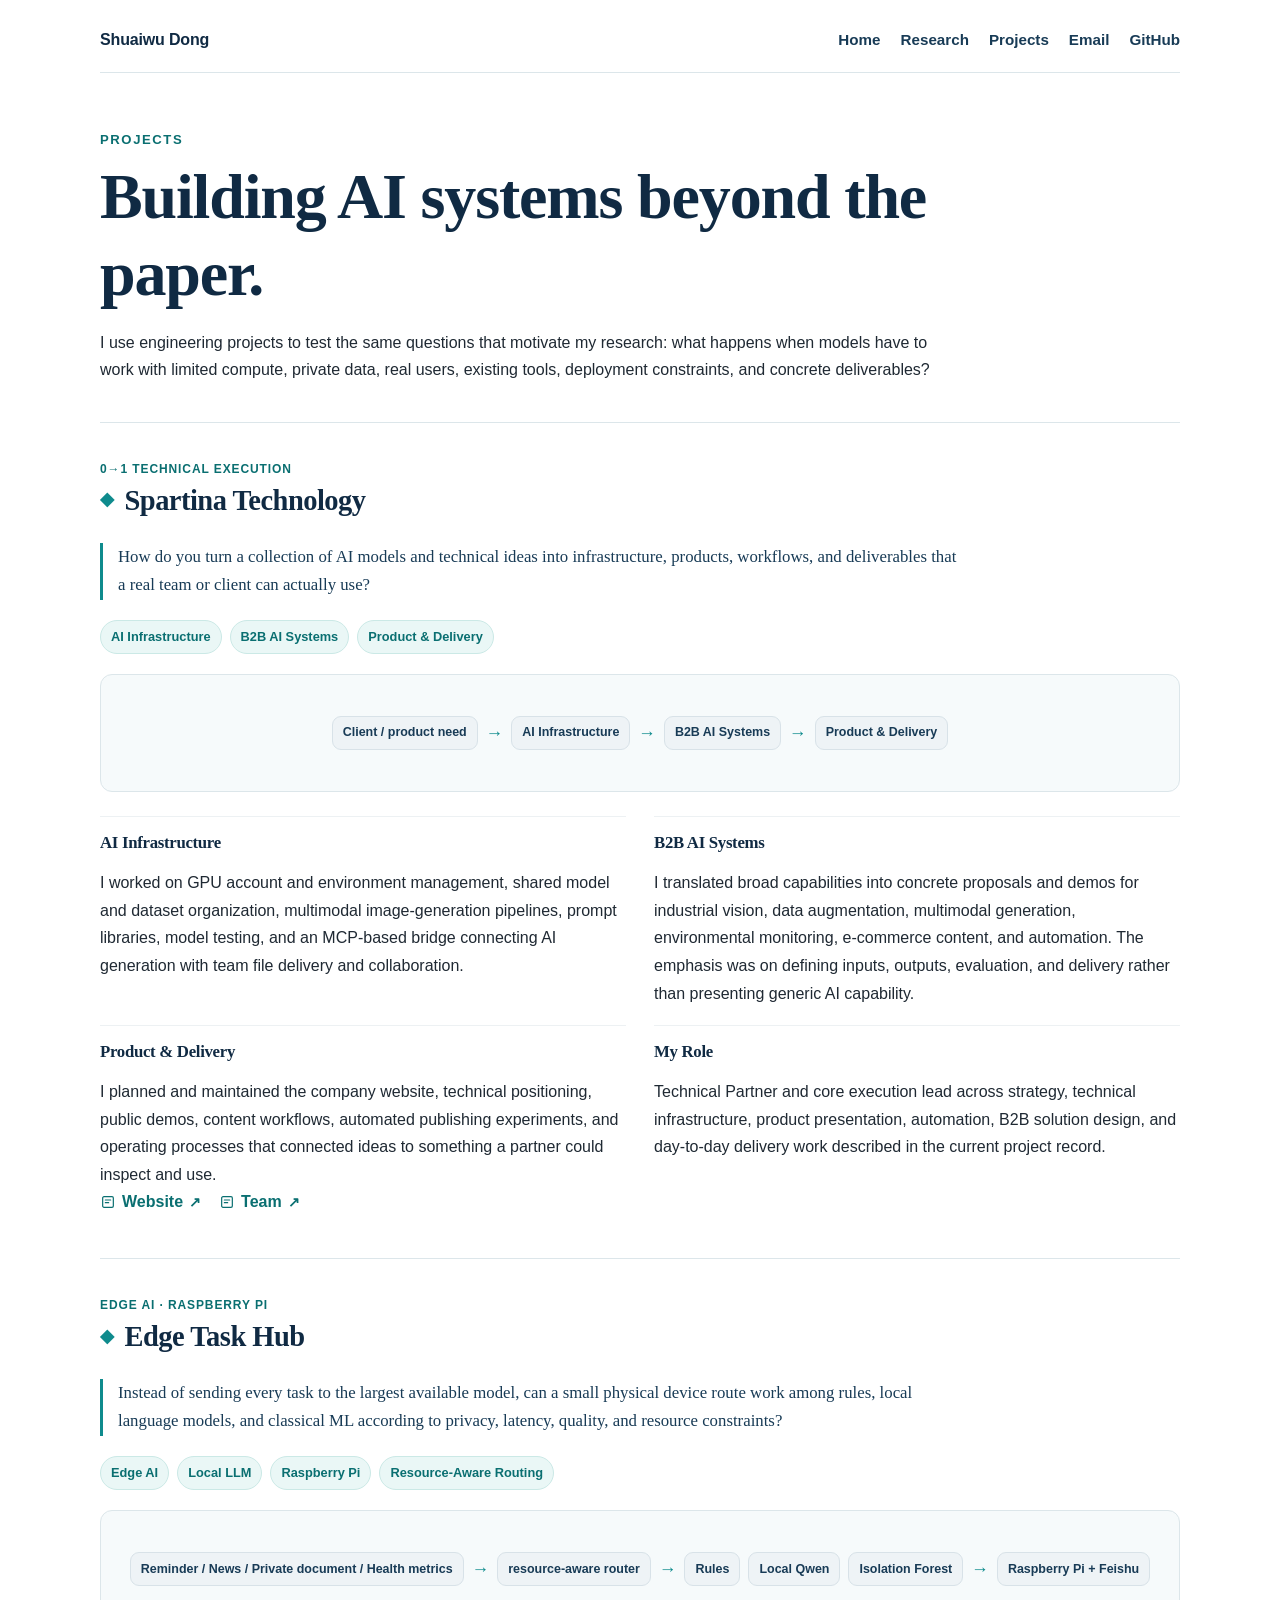
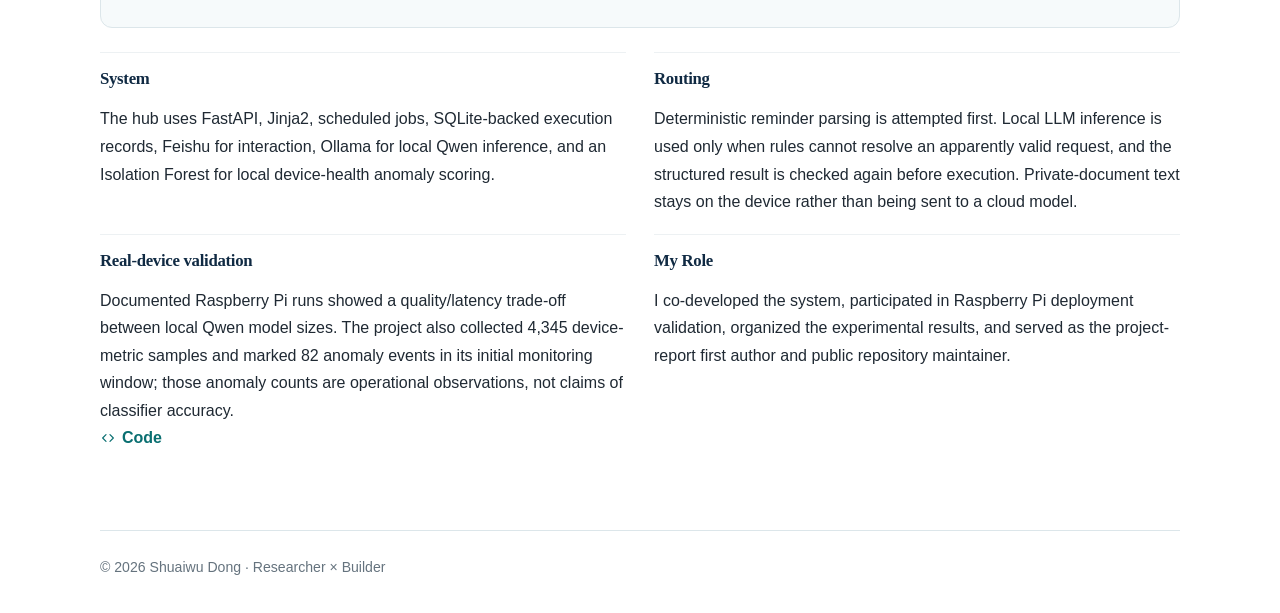
==== projects.html @ aa6b25ab "publish personal academic website" ====
<!doctype html>
<html lang="en">
<head>
  <meta charset="utf-8">
  <meta name="viewport" content="width=device-width, initial-scale=1">
  <meta name="description" content="Engineering and product case studies by Shuaiwu Dong, including Spartina Technology and Edge Task Hub.">
  <meta property="og:title" content="Projects | Shuaiwu Dong">
  <meta property="og:description" content="AI infrastructure, B2B systems, automation, and edge AI built beyond the paper.">
  <meta property="og:type" content="website">
  <link rel="canonical" href="https://jerryshuaiwudong.github.io/projects.html">
  <title>Projects | Shuaiwu Dong</title>
  <link rel="stylesheet" href="style.css">
</head>
<body>
  <header class="site-header">
    <p class="site-name"><a href="index.html">Shuaiwu Dong</a></p>
    <nav class="site-nav" aria-label="Primary navigation">
      <a href="index.html">Home</a>
      <a href="research.html">Research</a>
      <a href="projects.html" aria-current="page">Projects</a>
      <a href="mailto:jerryshuaiwudong@outlook.com">Email</a>
      <a href="https://github.com/JerryshuaiwuDong">GitHub</a>
    </nav>
  </header>

  <main>
    <div class="page-intro">
      <p class="eyebrow">Projects</p>
      <h1>Building AI systems beyond the paper.</h1>
      <p>I use engineering projects to test the same questions that motivate my research: what happens when models have to work with limited compute, private data, real users, existing tools, deployment constraints, and concrete deliverables?</p>
    </div>

    <article class="project-entry" id="spartina">
      <p class="kicker">0→1 Technical Execution</p>
      <h2 class="section-heading">Spartina Technology</h2>
      <p class="research-question">How do you turn a collection of AI models and technical ideas into infrastructure, products, workflows, and deliverables that a real team or client can actually use?</p>
      <div class="topic-chips" aria-label="Spartina technical areas">
        <span class="tech-chip">AI Infrastructure</span>
        <span class="tech-chip">B2B AI Systems</span>
        <span class="tech-chip">Product &amp; Delivery</span>
      </div>
      <div class="system-diagram" aria-label="Spartina Technology execution flow">
        <span class="diagram-node">Client / product need</span>
        <span class="diagram-arrow">→</span>
        <span class="diagram-node">AI Infrastructure</span>
        <span class="diagram-arrow">→</span>
        <span class="diagram-node">B2B AI Systems</span>
        <span class="diagram-arrow">→</span>
        <span class="diagram-node">Product & Delivery</span>
      </div>
      <div class="detail-grid">
        <div>
          <h3>AI Infrastructure</h3>
          <p>I worked on GPU account and environment management, shared model and dataset organization, multimodal image-generation pipelines, prompt libraries, model testing, and an MCP-based bridge connecting AI generation with team file delivery and collaboration.</p>
        </div>
        <div>
          <h3>B2B AI Systems</h3>
          <p>I translated broad capabilities into concrete proposals and demos for industrial vision, data augmentation, multimodal generation, environmental monitoring, e-commerce content, and automation. The emphasis was on defining inputs, outputs, evaluation, and delivery rather than presenting generic AI capability.</p>
        </div>
        <div>
          <h3>Product & Delivery</h3>
          <p>I planned and maintained the company website, technical positioning, public demos, content workflows, automated publishing experiments, and operating processes that connected ideas to something a partner could inspect and use.</p>
        </div>
        <div>
          <h3>My Role</h3>
          <p>Technical Partner and core execution lead across strategy, technical infrastructure, product presentation, automation, B2B solution design, and day-to-day delivery work described in the current project record.</p>
        </div>
      </div>
      <div class="text-links">
        <a class="icon-link" href="https://spartina.tech"><svg class="link-icon" viewBox="0 0 24 24" aria-hidden="true" focusable="false"><rect x="4" y="4" width="16" height="16" rx="2"></rect><path d="M8 9h8M8 13h5"></path></svg> Website <span class="external-cue" aria-hidden="true">↗</span></a>
        <a class="icon-link" href="https://yingda-yu.github.io/SpartinaTech/team"><svg class="link-icon" viewBox="0 0 24 24" aria-hidden="true" focusable="false"><rect x="4" y="4" width="16" height="16" rx="2"></rect><path d="M8 9h8M8 13h5"></path></svg> Team <span class="external-cue" aria-hidden="true">↗</span></a>
      </div>
    </article>

    <article class="project-entry" id="edge-task-hub">
      <p class="kicker">Edge AI · Raspberry Pi</p>
      <h2 class="section-heading">Edge Task Hub</h2>
      <p class="research-question">Instead of sending every task to the largest available model, can a small physical device route work among rules, local language models, and classical ML according to privacy, latency, quality, and resource constraints?</p>
      <div class="topic-chips" aria-label="Edge Task Hub technical areas">
        <span class="tech-chip">Edge AI</span>
        <span class="tech-chip">Local LLM</span>
        <span class="tech-chip">Raspberry Pi</span>
        <span class="tech-chip">Resource-Aware Routing</span>
      </div>
      <div class="system-diagram" aria-label="Edge Task Hub resource-aware routing architecture">
        <span class="diagram-node">Reminder / News / Private document / Health metrics</span>
        <span class="diagram-arrow">→</span>
        <span class="diagram-node">resource-aware router</span>
        <span class="diagram-arrow">→</span>
        <span class="diagram-node">Rules</span>
        <span class="diagram-node">Local Qwen</span>
        <span class="diagram-node">Isolation Forest</span>
        <span class="diagram-arrow">→</span>
        <span class="diagram-node">Raspberry Pi + Feishu</span>
      </div>
      <div class="detail-grid">
        <div>
          <h3>System</h3>
          <p>The hub uses FastAPI, Jinja2, scheduled jobs, SQLite-backed execution records, Feishu for interaction, Ollama for local Qwen inference, and an Isolation Forest for local device-health anomaly scoring.</p>
        </div>
        <div>
          <h3>Routing</h3>
          <p>Deterministic reminder parsing is attempted first. Local LLM inference is used only when rules cannot resolve an apparently valid request, and the structured result is checked again before execution. Private-document text stays on the device rather than being sent to a cloud model.</p>
        </div>
        <div>
          <h3>Real-device validation</h3>
          <p>Documented Raspberry Pi runs showed a quality/latency trade-off between local Qwen model sizes. The project also collected 4,345 device-metric samples and marked 82 anomaly events in its initial monitoring window; those anomaly counts are operational observations, not claims of classifier accuracy.</p>
        </div>
        <div>
          <h3>My Role</h3>
          <p>I co-developed the system, participated in Raspberry Pi deployment validation, organized the experimental results, and served as the project-report first author and public repository maintainer.</p>
        </div>
      </div>
      <div class="text-links"><a class="icon-link" href="https://github.com/JerryshuaiwuDong/edge-task-hub"><svg class="link-icon" viewBox="0 0 24 24" aria-hidden="true" focusable="false"><path d="m9 7-5 5 5 5M15 7l5 5-5 5"></path></svg> Code</a></div>
    </article>
  </main>

  <footer class="site-footer">
    <p>© 2026 Shuaiwu Dong · Researcher × Builder</p>
  </footer>
</body>
</html>
---- style.css ----
:root {
  --navy: #102a43;
  --navy-2: #183b56;
  --teal: #0f8b8d;
  --teal-dark: #0a6f71;
  --ink: #1f2933;
  --muted: #65737e;
  --line: #dce6ea;
  --soft: #f6fafb;
  --chip: #eaf7f6;
  --blue-soft: #edf4ff;
  --green-soft: #edf8f1;
  --shadow: 0 12px 34px rgba(16, 42, 67, 0.08);
}

* { box-sizing: border-box; }
html { scroll-behavior: smooth; }
body {
  margin: 0;
  background: #ffffff;
  color: var(--ink);
  font-family: -apple-system, BlinkMacSystemFont, "Segoe UI", Roboto, Helvetica, Arial, sans-serif;
  font-size: 16px;
  line-height: 1.72;
  -webkit-font-smoothing: antialiased;
}
a { color: var(--teal-dark); text-decoration: none; text-underline-offset: 0.18em; }
a:hover { color: var(--navy); text-decoration: underline; }
a:focus-visible { outline: 3px solid rgba(15,139,141,.28); outline-offset: 3px; border-radius: 4px; }

.site-header,
main,
.site-footer {
  width: min(1040px, calc(100% - 40px));
  margin-inline: auto;
}

.site-header {
  display: flex;
  align-items: center;
  justify-content: space-between;
  gap: 28px;
  padding: 26px 0 18px;
  border-bottom: 1px solid var(--line);
}
.site-name { margin: 0; font-weight: 750; letter-spacing: -0.01em; }
.site-name a { color: var(--navy); }
.site-nav { display: flex; flex-wrap: wrap; gap: 20px; font-size: 0.95rem; }
.site-nav a { color: var(--navy-2); font-weight: 600; }

main { padding-bottom: 36px; }
.hero {
  display: grid;
  grid-template-columns: 210px minmax(0, 1fr);
  gap: 44px;
  align-items: start;
  padding: 64px 0 54px;
}
.profile-photo {
  width: 210px;
  height: 250px;
  object-fit: cover;
  object-position: center 22%;
  border-radius: 12px;
  box-shadow: var(--shadow);
  border: 1px solid rgba(16,42,67,.08);
}
.eyebrow {
  margin: 0 0 8px;
  color: var(--teal-dark);
  font-size: 0.82rem;
  font-weight: 800;
  letter-spacing: 0.12em;
  text-transform: uppercase;
}
h1, h2, h3 {
  font-family: Georgia, Cambria, "Times New Roman", serif;
  color: var(--navy);
  letter-spacing: -0.018em;
  line-height: 1.2;
}
h1 { margin: 0 0 14px; font-size: clamp(2.6rem, 5vw, 4rem); }
h2 { margin: 0; font-size: 1.78rem; }
h3 { margin: 0 0 9px; font-size: 1.28rem; }
.hero-line {
  margin: 0 0 16px;
  color: var(--navy-2);
  font-family: Georgia, Cambria, "Times New Roman", serif;
  font-size: 1.28rem;
  line-height: 1.5;
}
.lede { margin: 0; max-width: 760px; color: #34495e; }

.topic-chips {
  display: flex;
  flex-wrap: wrap;
  gap: 9px;
  padding: 0;
  margin: 22px 0 18px;
  list-style: none;
}
.topic-chips li {
  padding: 5px 11px;
  border-radius: 999px;
  background: var(--chip);
  border: 1px solid #cbe9e6;
  color: var(--teal-dark);
  font-size: .84rem;
  font-weight: 700;
}
.inline-links, .text-links {
  display: flex;
  flex-wrap: wrap;
  gap: 14px 18px;
}
.icon-link { display: inline-flex; align-items: center; gap: 6px; font-weight: 650; }
.link-icon {
  width: 1rem;
  height: 1rem;
  flex: 0 0 1rem;
  fill: none;
  stroke: currentColor;
  stroke-width: 1.8;
  stroke-linecap: round;
  stroke-linejoin: round;
}
.external-cue { font-size: .88em; }

.section-rule {
  padding: 40px 0 42px;
  border-top: 1px solid var(--line);
}
.section-heading {
  display: flex;
  align-items: center;
  gap: 11px;
  margin-bottom: 24px;
}
.section-heading::before {
  content: "◆";
  color: var(--teal);
  font-family: inherit;
  font-size: 0.64em;
  transform: translateY(-1px);
}
.about-copy { max-width: 860px; }
.about-copy p:first-child { margin-top: 0; }
.about-copy p:last-child { margin-bottom: 0; }

.news-list, .honor-list { margin: 0; padding: 0; list-style: none; }
.news-list li {
  display: grid;
  grid-template-columns: 64px 1fr;
  gap: 16px;
  padding: 6px 0;
}
.news-date { color: var(--teal-dark); font-weight: 800; font-variant-numeric: tabular-nums; }

.work-list { display: grid; gap: 34px; }
.work-item {
  display: grid;
  grid-template-columns: 280px minmax(0, 1fr);
  gap: 34px;
  align-items: start;
}
.work-visual {
  min-height: 172px;
  padding: 22px;
  border: 1px solid var(--line);
  border-radius: 14px;
  background: linear-gradient(145deg, #fbfdfe, var(--soft));
  display: flex;
  align-content: center;
  align-items: center;
  justify-content: center;
  flex-wrap: wrap;
  gap: 10px;
}
.diagram-node {
  display: inline-flex;
  align-items: center;
  justify-content: center;
  min-height: 34px;
  padding: 7px 10px;
  border-radius: 9px;
  background: #eef3f6;
  border: 1px solid #d8e2e8;
  color: var(--navy-2);
  font-size: .78rem;
  font-weight: 750;
  text-align: center;
  line-height: 1.25;
}
.node-blue { background: var(--blue-soft); border-color: #cfe0fb; color: #2b5a8d; }
.node-teal { background: var(--chip); border-color: #cbe9e6; color: var(--teal-dark); }
.node-green { background: var(--green-soft); border-color: #cde8d7; color: #2f6d49; }
.diagram-arrow { color: var(--teal); font-size: 1.1rem; font-weight: 800; }
.kicker {
  margin: 0 0 5px;
  color: var(--teal-dark);
  text-transform: uppercase;
  letter-spacing: .075em;
  font-size: .75rem;
  font-weight: 800;
}
.work-meta, .muted { color: var(--muted); }
.work-item p { margin-top: 0; }
.work-item .text-links { margin-top: 15px; }

.publication {
  padding: 4px 0 4px 18px;
  margin: 0 0 24px;
  border-left: 3px solid var(--teal);
}
.publication p { margin: 5px 0; }
.experience-list { display: grid; gap: 5px; }
.experience-item {
  display: grid;
  grid-template-columns: minmax(220px, .85fr) 1.6fr;
  gap: 24px;
  padding: 13px 0;
  border-bottom: 1px solid #edf1f3;
}
.experience-item p { margin: 0; }
.honor-list { display: grid; gap: 8px; }
.honor-list li::before { content: "·"; color: var(--teal); font-weight: 900; margin-right: 10px; }

.site-footer {
  padding: 24px 0 34px;
  border-top: 1px solid var(--line);
  color: var(--muted);
  font-size: .88rem;
}
.site-footer p { margin: 0; }

@media (max-width: 760px) {
  .site-header { align-items: flex-start; flex-direction: column; gap: 10px; padding-top: 20px; }
  .site-nav { gap: 10px 16px; }
  .hero { grid-template-columns: 1fr; gap: 28px; padding: 42px 0 40px; }
  .profile-photo { width: 170px; height: 200px; }
  h1 { font-size: 2.7rem; }
  .hero-line { font-size: 1.15rem; }
  .section-rule { padding: 32px 0 34px; }
  .work-item { grid-template-columns: 1fr; gap: 20px; }
  .work-visual { min-height: 140px; }
  .experience-item { grid-template-columns: 1fr; gap: 2px; }
}

@media (max-width: 440px) {
  .site-header, main, .site-footer { width: min(100% - 28px, 1040px); }
  .profile-photo { width: 158px; height: 186px; }
  h1 { font-size: 2.35rem; }
  h2 { font-size: 1.55rem; }
  .news-list li { grid-template-columns: 54px 1fr; gap: 10px; }
  .work-visual { padding: 16px; }
}

/* Detail-page compatibility restored alongside the shared stylesheet. */
.page-intro {
  max-width: 850px;
  padding: 56px 0 38px;
}
.page-intro h1 { margin-bottom: 14px; }
.page-intro p:last-child { margin-bottom: 0; }

.research-entry,
.project-entry {
  padding: 36px 0 42px;
  border-top: 1px solid var(--line);
}

.research-question {
  max-width: 860px;
  margin: 10px 0 20px;
  padding-left: 15px;
  border-left: 3px solid var(--teal);
  color: var(--navy-2);
  font-family: Georgia, Cambria, "Times New Roman", serif;
  font-size: 1.05rem;
}

.topic-chips {
  display: flex;
  flex-wrap: wrap;
  gap: 8px;
  margin: 18px 0 20px;
}
.tech-chip {
  display: inline-flex;
  padding: 5px 10px;
  border: 1px solid #cbe9e6;
  border-radius: 999px;
  background: var(--chip);
  color: var(--teal-dark);
  font-size: 0.80rem;
  font-weight: 700;
}

.research-diagram,
.system-diagram {
  min-height: 118px;
  padding: 18px;
  border: 1px solid var(--line);
  border-radius: 12px;
  background: var(--soft);
  display: flex;
  flex-wrap: wrap;
  align-content: center;
  align-items: center;
  justify-content: center;
  gap: 8px;
}

.detail-grid {
  display: grid;
  grid-template-columns: repeat(2, minmax(0, 1fr));
  gap: 18px 28px;
  margin-top: 24px;
}
.detail-grid > div {
  padding-top: 16px;
  border-top: 1px solid #edf1f3;
}
.detail-grid h3 { font-size: 1.05rem; }
.detail-grid p { margin-bottom: 0; }

@media (max-width: 760px) {
  .page-intro { padding-top: 38px; }
  .detail-grid { grid-template-columns: 1fr; }
  .research-diagram,
  .system-diagram { min-height: 100px; }
}


/* Two-column academic homepage redesign. */
.site-header,
.academic-layout,
.site-footer,
main:not(.academic-layout) {
  width: min(1080px, calc(100% - 40px));
  margin-inline: auto;
}

.compact-header {
  padding: 22px 0 16px;
}

.academic-layout {
  display: grid;
  grid-template-columns: minmax(220px, 260px) minmax(0, 1fr);
  gap: 64px;
  align-items: start;
  padding: 56px 0 48px;
}

.profile-sidebar {
  min-width: 0;
}

.profile-photo-sidebar {
  display: block;
  width: min(100%, 230px);
  height: auto;
  aspect-ratio: 4 / 5;
  object-fit: cover;
  object-position: center 22%;
  border-radius: 10px;
  border: 1px solid rgba(16, 42, 67, 0.10);
  box-shadow: 0 10px 28px rgba(16, 42, 67, 0.07);
  margin-bottom: 22px;
}

.profile-sidebar h1 {
  margin: 0 0 10px;
  font-size: 2.05rem;
}

.profile-degree,
.profile-minor {
  margin: 0;
  color: var(--muted);
  line-height: 1.55;
}

.profile-minor {
  margin-top: 4px;
}

.profile-links {
  display: grid;
  gap: 8px;
  margin-top: 20px;
}

.academic-content {
  min-width: 0;
}

.academic-section {
  padding: 31px 0 34px;
  border-top: 1px solid var(--line);
}

.academic-section.first-section {
  padding-top: 0;
  border-top: 0;
}

.academic-section h2 {
  margin: 0 0 18px;
  font-size: 1.62rem;
}

.academic-section h2::after {
  content: "";
  display: block;
  width: 34px;
  height: 2px;
  margin-top: 9px;
  background: var(--teal);
}

.academic-section p {
  margin-top: 0;
}

.research-interest-line {
  display: flex;
  flex-wrap: wrap;
  gap: 5px 10px;
  margin-bottom: 8px;
  color: var(--teal-dark);
  font-weight: 700;
}

.compact-copy {
  color: var(--muted);
  max-width: 720px;
}

.academic-news li {
  grid-template-columns: 78px minmax(0, 1fr);
}

.publication-row {
  display: grid;
  grid-template-columns: 220px minmax(0, 1fr);
  gap: 28px;
  align-items: start;
  padding: 22px 0 28px;
  border-bottom: 1px solid #edf1f3;
}

.publication-row:first-of-type {
  padding-top: 3px;
}

.publication-visual {
  min-height: 130px;
  padding: 15px;
  border: 1px solid var(--line);
  border-radius: 10px;
  background: var(--soft);
  display: flex;
  flex-wrap: wrap;
  align-content: center;
  align-items: center;
  justify-content: center;
  gap: 7px;
}

.compact-diagram .diagram-node {
  min-height: 29px;
  padding: 5px 8px;
  font-size: 0.70rem;
}

.publication-body h3,
.project-summary h3,
.research-history-row h3 {
  margin: 0 0 8px;
  font-size: 1.17rem;
  line-height: 1.34;
}

.author-line,
.venue-line {
  margin: 3px 0;
}

.venue-line {
  color: var(--muted);
  font-style: italic;
}

.publication-links {
  margin-top: 12px;
}

.research-history-row {
  padding-top: 22px;
}

.project-summary-list {
  display: grid;
}

.project-summary {
  display: grid;
  grid-template-columns: minmax(170px, 0.72fr) minmax(0, 1.7fr);
  gap: 26px;
  padding: 19px 0;
  border-bottom: 1px solid #edf1f3;
}

.project-summary p {
  margin-bottom: 9px;
}

.academic-list {
  display: grid;
}

.academic-list-row {
  display: grid;
  grid-template-columns: minmax(220px, 0.9fr) minmax(0, 1.4fr);
  gap: 24px;
  padding: 11px 0;
  border-bottom: 1px solid #edf1f3;
}

.academic-list-row p {
  margin: 0;
}

.academic-honors {
  display: grid;
  gap: 7px;
}

.academic-honors li {
  display: grid;
  grid-template-columns: 92px minmax(0, 1fr);
  gap: 16px;
}

.academic-honors li::before {
  content: none;
}

.honor-year {
  color: var(--teal-dark);
  font-weight: 800;
  font-variant-numeric: tabular-nums;
}

.academic-footer {
  margin-top: 0;
}

@media (max-width: 760px) {
  .academic-layout {
    grid-template-columns: 1fr;
    gap: 34px;
    padding-top: 38px;
  }

  .profile-sidebar {
    max-width: 520px;
  }

  .profile-photo-sidebar {
    width: 170px;
    height: auto;
    margin-bottom: 18px;
  }

  .profile-sidebar h1 {
    font-size: 2rem;
  }

  .publication-row,
  .project-summary,
  .academic-list-row {
    grid-template-columns: 1fr;
    gap: 13px;
  }

  .publication-visual {
    width: 100%;
    min-height: 112px;
  }

  .academic-honors li {
    grid-template-columns: 78px minmax(0, 1fr);
    gap: 12px;
  }
}
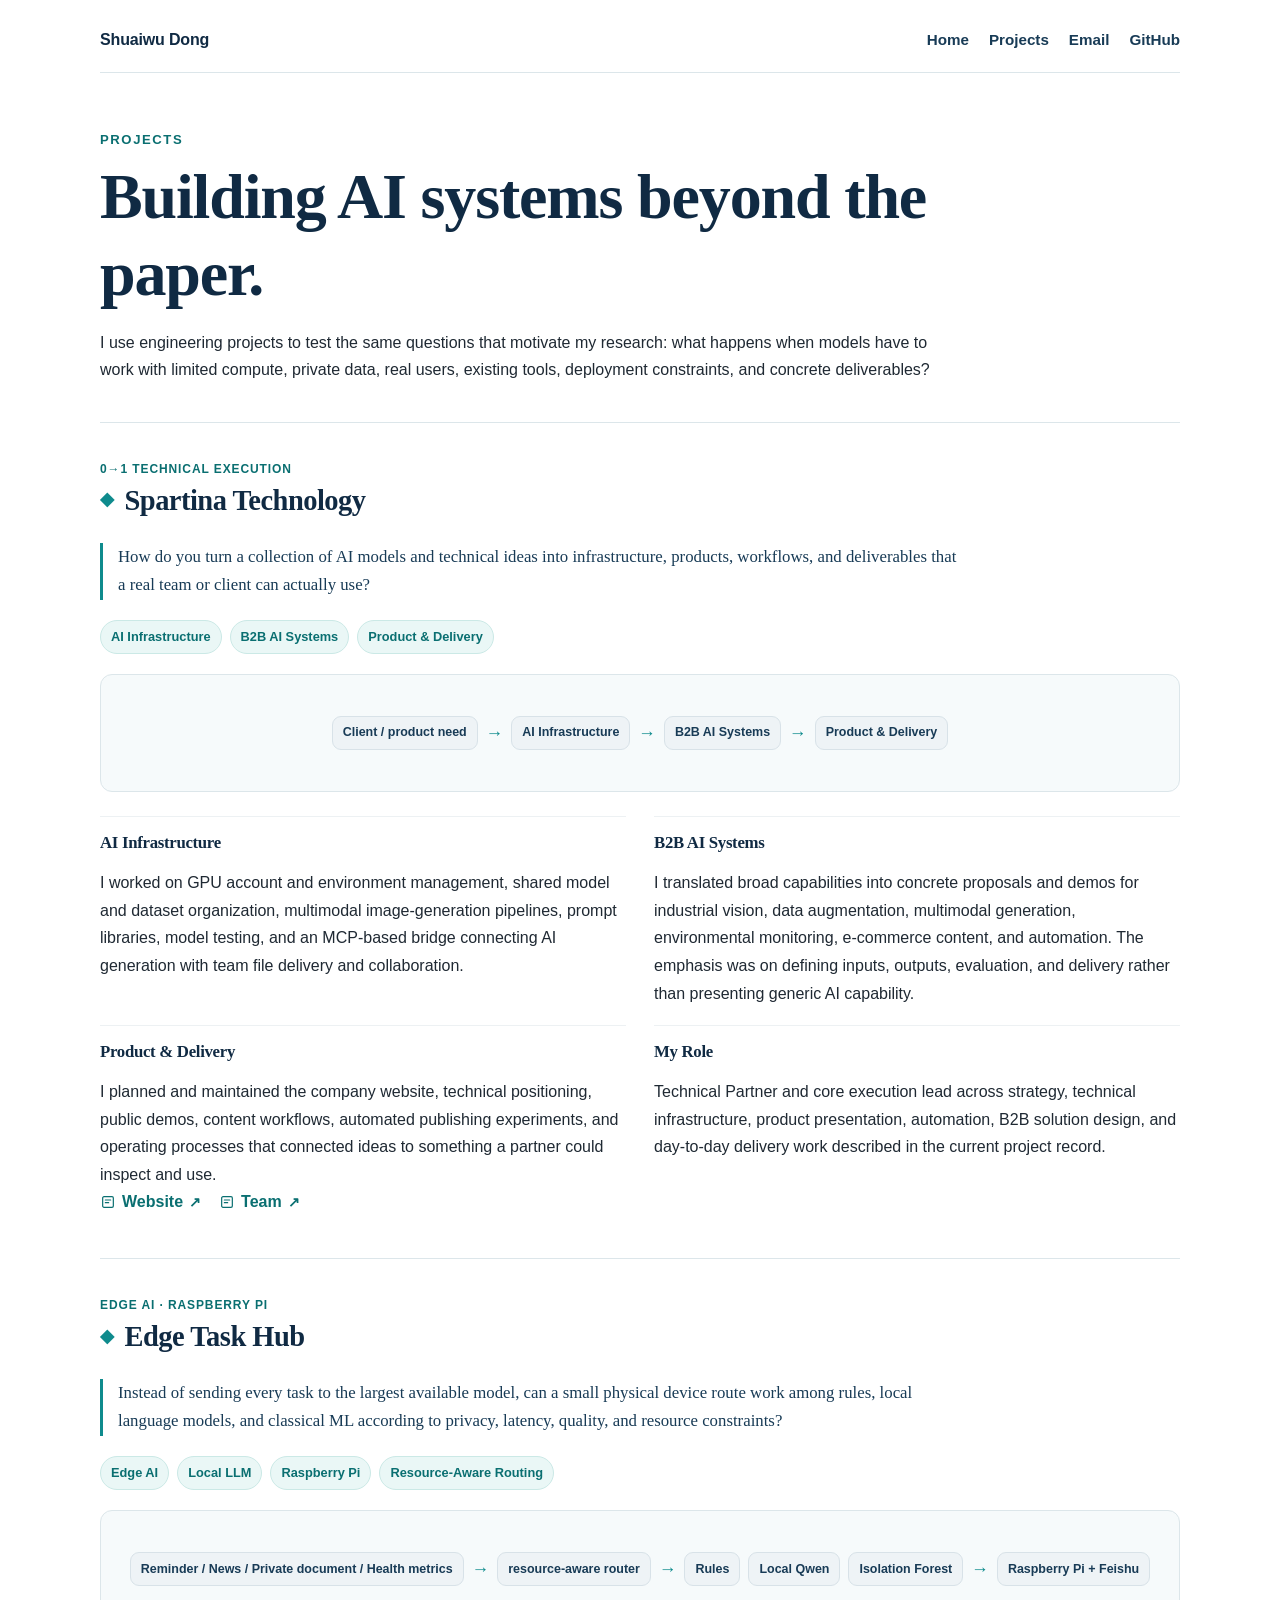
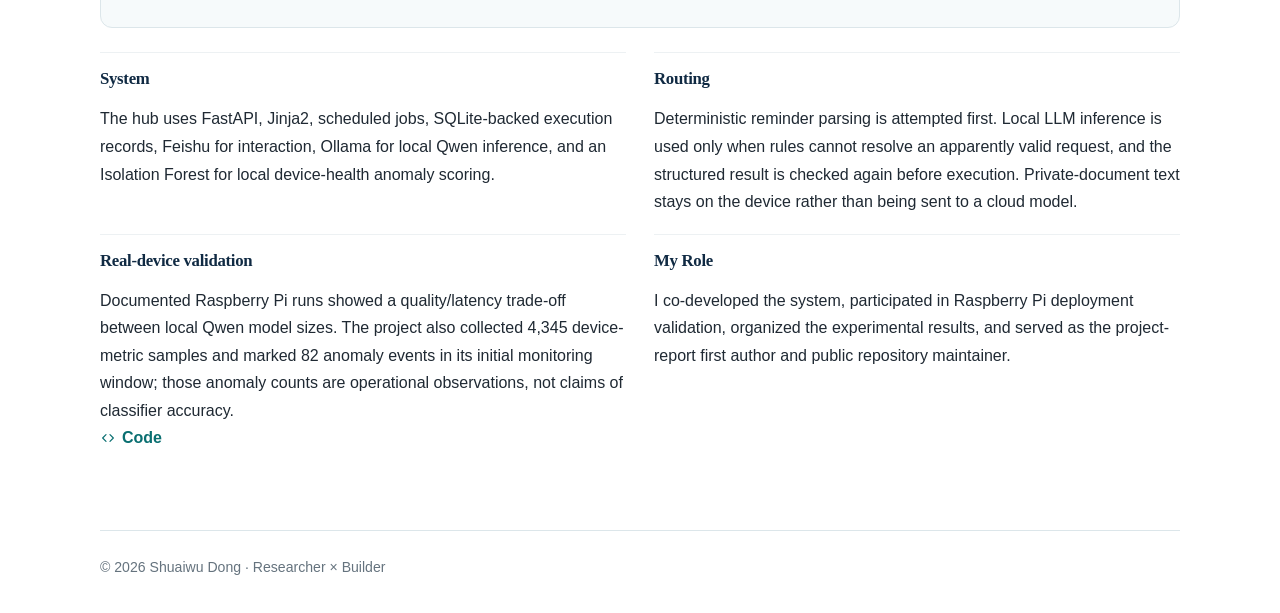
==== commit 62ef6a61: "remove standalone research details page" ====
--- a/projects.html
+++ b/projects.html
@@ -16,7 +16,6 @@
     <p class="site-name"><a href="index.html">Shuaiwu Dong</a></p>
     <nav class="site-nav" aria-label="Primary navigation">
       <a href="index.html">Home</a>
-      <a href="research.html">Research</a>
       <a href="projects.html" aria-current="page">Projects</a>
       <a href="mailto:jerryshuaiwudong@outlook.com">Email</a>
       <a href="https://github.com/JerryshuaiwuDong">GitHub</a>
--- a/style.css
+++ b/style.css
@@ -11,6 +11,298 @@
   --blue-soft: #edf4ff;
   --green-soft: #edf8f1;
   --shadow: 0 12px 34px rgba(16, 42, 67, 0.08);
+}
+
+/* Zewei Zhou-style single-page academic homepage */
+body.reference-page {
+  margin: 0;
+  padding: 0;
+  color: #494e52;
+  background: #fff;
+  font-family: "Trebuchet MS", Helvetica, sans-serif;
+  line-height: 1.5;
+}
+
+body.reference-page a {
+  color: #224b8d;
+  text-decoration: none;
+}
+
+body.reference-page a:hover,
+body.reference-page a:focus {
+  color: #111;
+  text-decoration: underline;
+}
+
+body.reference-page h1,
+body.reference-page h2,
+body.reference-page h3,
+body.reference-page h4,
+body.reference-page h5,
+body.reference-page h6 {
+  font-family: "Trebuchet MS", Helvetica, sans-serif;
+  font-weight: bold;
+}
+
+body.reference-page p,
+body.reference-page ul,
+body.reference-page ol {
+  margin-top: 0.5em;
+  margin-bottom: 0.8em;
+}
+
+.reference-masthead {
+  position: sticky;
+  top: 0;
+  z-index: 20;
+  background: #fff;
+  border-bottom: 1px solid #f2f3f3;
+}
+
+.reference-masthead-inner {
+  max-width: 925px;
+  margin: 0 auto;
+  padding: 0.5em 1em;
+}
+
+.reference-nav {
+  display: flex;
+  flex-wrap: wrap;
+  justify-content: flex-start;
+  gap: 0.2rem 1.1rem;
+  margin: 0;
+  padding: 0;
+  list-style: none;
+}
+
+.reference-nav li {
+  margin: 0;
+}
+
+.reference-nav a {
+  display: block;
+  padding: 0.5rem 0;
+  color: #7a8288;
+  font-size: 0.82rem;
+}
+
+.reference-main {
+  display: grid;
+  grid-template-columns: 15.254% minmax(0, 1fr);
+  gap: 1.695%;
+  max-width: 925px;
+  margin: 1em auto 3em;
+  padding: 0 1em;
+  clear: both;
+}
+
+.reference-sidebar {
+  min-width: 0;
+  color: #4d5255;
+}
+
+.reference-sidebar h1 {
+  margin: 0.8em 0 0.35em;
+  color: #494e52;
+  font-size: 1.4em;
+  line-height: 1.2;
+}
+
+.reference-author-avatar img {
+  display: block;
+  width: 100%;
+  max-width: 175px;
+  min-width: 75px;
+  padding: 5px;
+  border: 1px solid #f2f3f3;
+  border-radius: 50%;
+}
+
+.reference-author-role,
+.reference-author-focus {
+  font-size: 0.86rem;
+  line-height: 1.35;
+}
+
+.reference-author-focus {
+  color: #777a7d;
+}
+
+.reference-contact-list,
+.reference-advisors ul {
+  margin: 1.1em 0 0;
+  padding: 0;
+  list-style: none;
+}
+
+.reference-contact-list li,
+.reference-advisors li {
+  margin: 0 0 0.55em;
+  font-size: 0.83rem;
+}
+
+.reference-icon {
+  display: inline-block;
+  width: 1.25em;
+  color: #7a8288;
+}
+
+.reference-advisors {
+  margin-top: 1.5em;
+  padding-top: 0.9em;
+  border-top: 1px solid #f2f3f3;
+}
+
+.reference-side-label {
+  margin: 0 0 0.5em;
+  font-size: 0.85rem;
+  font-weight: bold;
+}
+
+.reference-advisors li span {
+  display: block;
+  color: #777a7d;
+  font-size: 0.76rem;
+  line-height: 1.3;
+}
+
+.reference-content {
+  min-width: 0;
+}
+
+.reference-section {
+  margin: 0 0 2.4em;
+  scroll-margin-top: 4.5rem;
+}
+
+.reference-about {
+  margin-bottom: 1.7em;
+}
+
+.reference-content h2 {
+  margin: 1.3em 0 0.55em;
+  color: #494e52;
+  font-size: 1.2em;
+  line-height: 1.2;
+}
+
+.reference-content h3 {
+  margin: 0.2em 0 0.45em;
+  color: #494e52;
+  font-size: 1em;
+  line-height: 1.3;
+}
+
+.reference-section-links {
+  font-size: 0.82em;
+  font-weight: normal;
+}
+
+.reference-news-list,
+.reference-standard-list {
+  margin: 0.5em 0;
+  padding-inline-start: 2em;
+}
+
+.reference-news-list li,
+.reference-standard-list li {
+  margin-bottom: 0.5em;
+}
+
+.reference-news-list em,
+.reference-standard-list em {
+  margin-right: 0.2em;
+  font-style: italic;
+}
+
+.reference-publication,
+.reference-project {
+  display: grid;
+  grid-template-columns: minmax(135px, 23%) minmax(0, 1fr);
+  gap: 1.2rem;
+  padding: 1rem 0 1.25rem;
+  border-bottom: 1px solid #f2f3f3;
+}
+
+.reference-publication-no-visual {
+  grid-template-columns: minmax(0, 1fr);
+}
+
+.reference-publication h3 {
+  margin-top: 0;
+  font-size: 1.05em;
+}
+
+.reference-publication p,
+.reference-project p {
+  margin: 0.2em 0 0.65em;
+}
+
+.reference-kicker {
+  margin-top: 0 !important;
+  color: #777a7d;
+  font-size: 0.84rem;
+}
+
+.reference-links {
+  margin-top: 0.85em !important;
+}
+
+.reference-project {
+  grid-template-columns: minmax(140px, 23%) minmax(0, 1fr);
+}
+
+.reference-project h3 {
+  margin-top: 0;
+}
+
+.reference-footer {
+  max-width: 925px;
+  margin: 0 auto;
+  padding: 1.5em 1em 2em;
+  border-top: 1px solid #f2f3f3;
+  color: #777a7d;
+  font-size: 0.8rem;
+}
+
+@media (min-width: 75em) {
+  .reference-main,
+  .reference-masthead-inner,
+  .reference-footer {
+    max-width: 1280px;
+  }
+}
+
+@media (max-width: 57.8125em) {
+  .reference-masthead-inner {
+    overflow-x: auto;
+  }
+
+  .reference-nav {
+    flex-wrap: nowrap;
+    justify-content: flex-start;
+    width: max-content;
+  }
+
+  .reference-main {
+    display: block;
+    margin-top: 1em;
+  }
+
+  .reference-sidebar {
+    margin-bottom: 2.2em;
+  }
+
+  .reference-author-avatar img {
+    width: 140px;
+  }
+
+  .reference-publication,
+  .reference-project {
+    grid-template-columns: 1fr;
+    gap: 0.4rem;
+  }
+
 }
 
 * { box-sizing: border-box; }
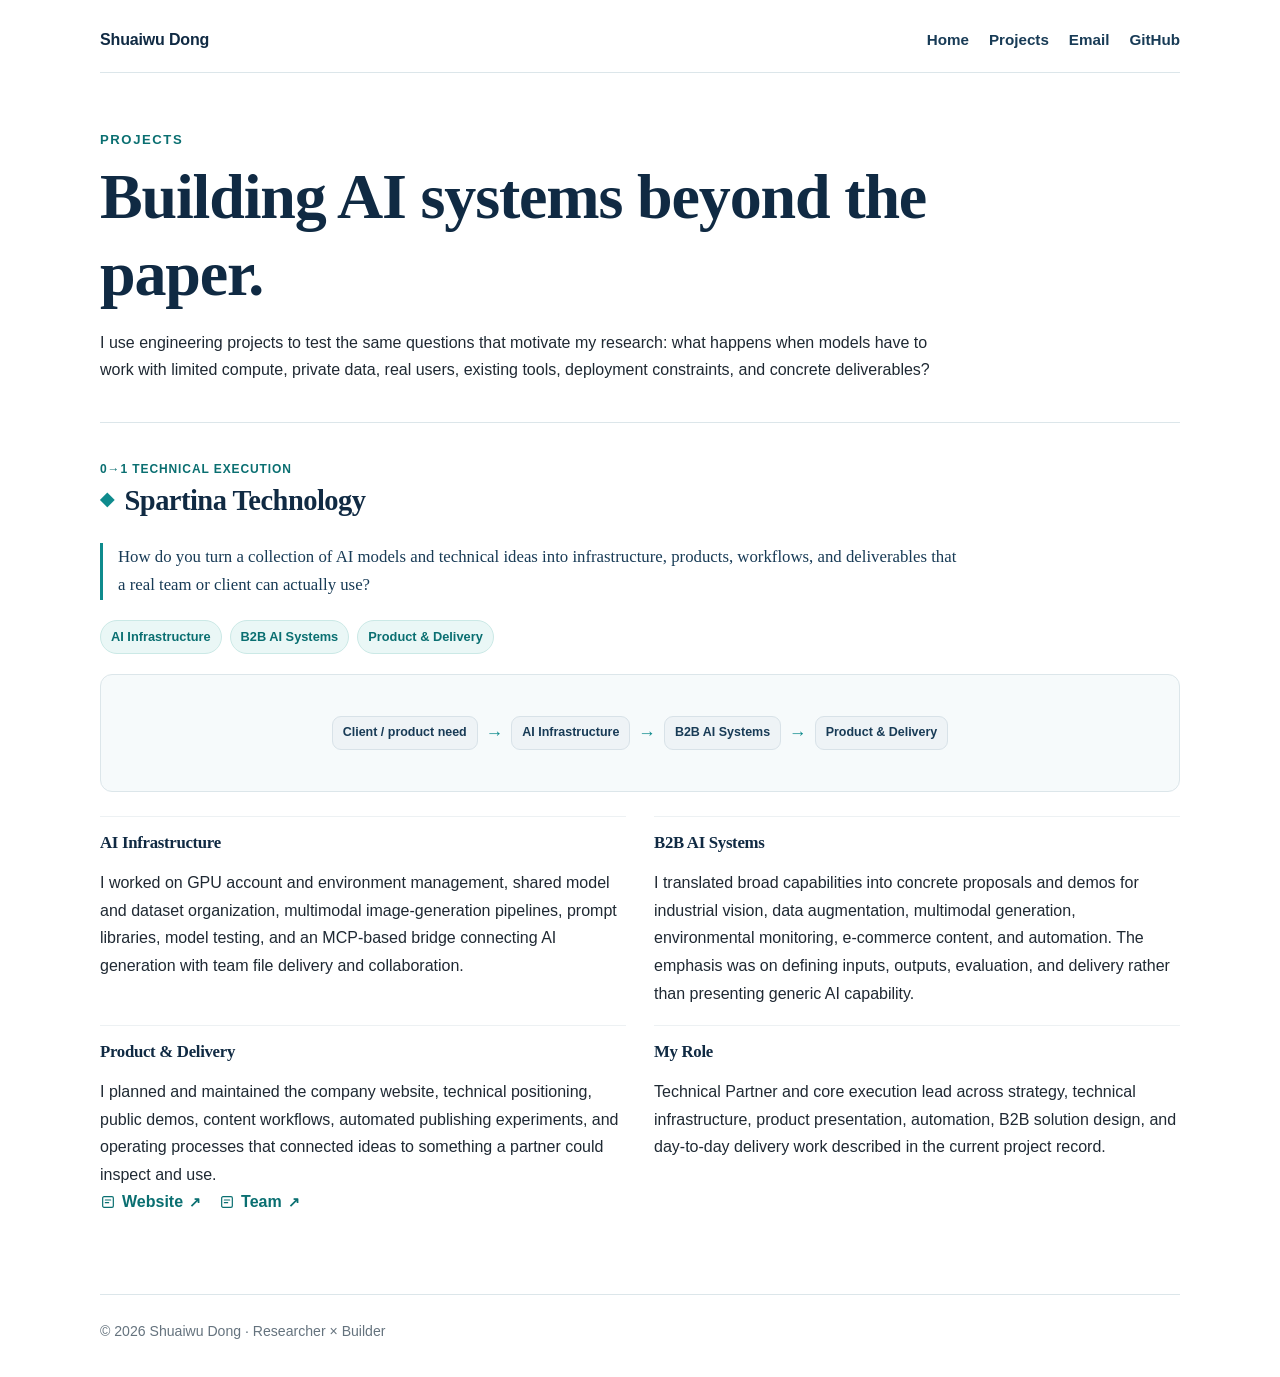
==== commit 8e21f8f1: "remove advisor and edge task sections" ====
--- a/projects.html
+++ b/projects.html
@@ -3,7 +3,7 @@
 <head>
   <meta charset="utf-8">
   <meta name="viewport" content="width=device-width, initial-scale=1">
-  <meta name="description" content="Engineering and product case studies by Shuaiwu Dong, including Spartina Technology and Edge Task Hub.">
+  <meta name="description" content="Engineering and product case studies by Shuaiwu Dong, including Spartina Technology.">
   <meta property="og:title" content="Projects | Shuaiwu Dong">
   <meta property="og:description" content="AI infrastructure, B2B systems, automation, and edge AI built beyond the paper.">
   <meta property="og:type" content="website">
@@ -71,47 +71,6 @@
       </div>
     </article>
 
-    <article class="project-entry" id="edge-task-hub">
-      <p class="kicker">Edge AI · Raspberry Pi</p>
-      <h2 class="section-heading">Edge Task Hub</h2>
-      <p class="research-question">Instead of sending every task to the largest available model, can a small physical device route work among rules, local language models, and classical ML according to privacy, latency, quality, and resource constraints?</p>
-      <div class="topic-chips" aria-label="Edge Task Hub technical areas">
-        <span class="tech-chip">Edge AI</span>
-        <span class="tech-chip">Local LLM</span>
-        <span class="tech-chip">Raspberry Pi</span>
-        <span class="tech-chip">Resource-Aware Routing</span>
-      </div>
-      <div class="system-diagram" aria-label="Edge Task Hub resource-aware routing architecture">
-        <span class="diagram-node">Reminder / News / Private document / Health metrics</span>
-        <span class="diagram-arrow">→</span>
-        <span class="diagram-node">resource-aware router</span>
-        <span class="diagram-arrow">→</span>
-        <span class="diagram-node">Rules</span>
-        <span class="diagram-node">Local Qwen</span>
-        <span class="diagram-node">Isolation Forest</span>
-        <span class="diagram-arrow">→</span>
-        <span class="diagram-node">Raspberry Pi + Feishu</span>
-      </div>
-      <div class="detail-grid">
-        <div>
-          <h3>System</h3>
-          <p>The hub uses FastAPI, Jinja2, scheduled jobs, SQLite-backed execution records, Feishu for interaction, Ollama for local Qwen inference, and an Isolation Forest for local device-health anomaly scoring.</p>
-        </div>
-        <div>
-          <h3>Routing</h3>
-          <p>Deterministic reminder parsing is attempted first. Local LLM inference is used only when rules cannot resolve an apparently valid request, and the structured result is checked again before execution. Private-document text stays on the device rather than being sent to a cloud model.</p>
-        </div>
-        <div>
-          <h3>Real-device validation</h3>
-          <p>Documented Raspberry Pi runs showed a quality/latency trade-off between local Qwen model sizes. The project also collected 4,345 device-metric samples and marked 82 anomaly events in its initial monitoring window; those anomaly counts are operational observations, not claims of classifier accuracy.</p>
-        </div>
-        <div>
-          <h3>My Role</h3>
-          <p>I co-developed the system, participated in Raspberry Pi deployment validation, organized the experimental results, and served as the project-report first author and public repository maintainer.</p>
-        </div>
-      </div>
-      <div class="text-links"><a class="icon-link" href="https://github.com/JerryshuaiwuDong/edge-task-hub"><svg class="link-icon" viewBox="0 0 24 24" aria-hidden="true" focusable="false"><path d="m9 7-5 5 5 5M15 7l5 5-5 5"></path></svg> Code</a></div>
-    </article>
   </main>
 
   <footer class="site-footer">
--- a/style.css
+++ b/style.css
@@ -128,15 +128,13 @@
   color: #777a7d;
 }
 
-.reference-contact-list,
-.reference-advisors ul {
+.reference-contact-list {
   margin: 1.1em 0 0;
   padding: 0;
   list-style: none;
 }
 
-.reference-contact-list li,
-.reference-advisors li {
+.reference-contact-list li {
   margin: 0 0 0.55em;
   font-size: 0.83rem;
 }
@@ -145,25 +143,6 @@
   display: inline-block;
   width: 1.25em;
   color: #7a8288;
-}
-
-.reference-advisors {
-  margin-top: 1.5em;
-  padding-top: 0.9em;
-  border-top: 1px solid #f2f3f3;
-}
-
-.reference-side-label {
-  margin: 0 0 0.5em;
-  font-size: 0.85rem;
-  font-weight: bold;
-}
-
-.reference-advisors li span {
-  display: block;
-  color: #777a7d;
-  font-size: 0.76rem;
-  line-height: 1.3;
 }
 
 .reference-content {
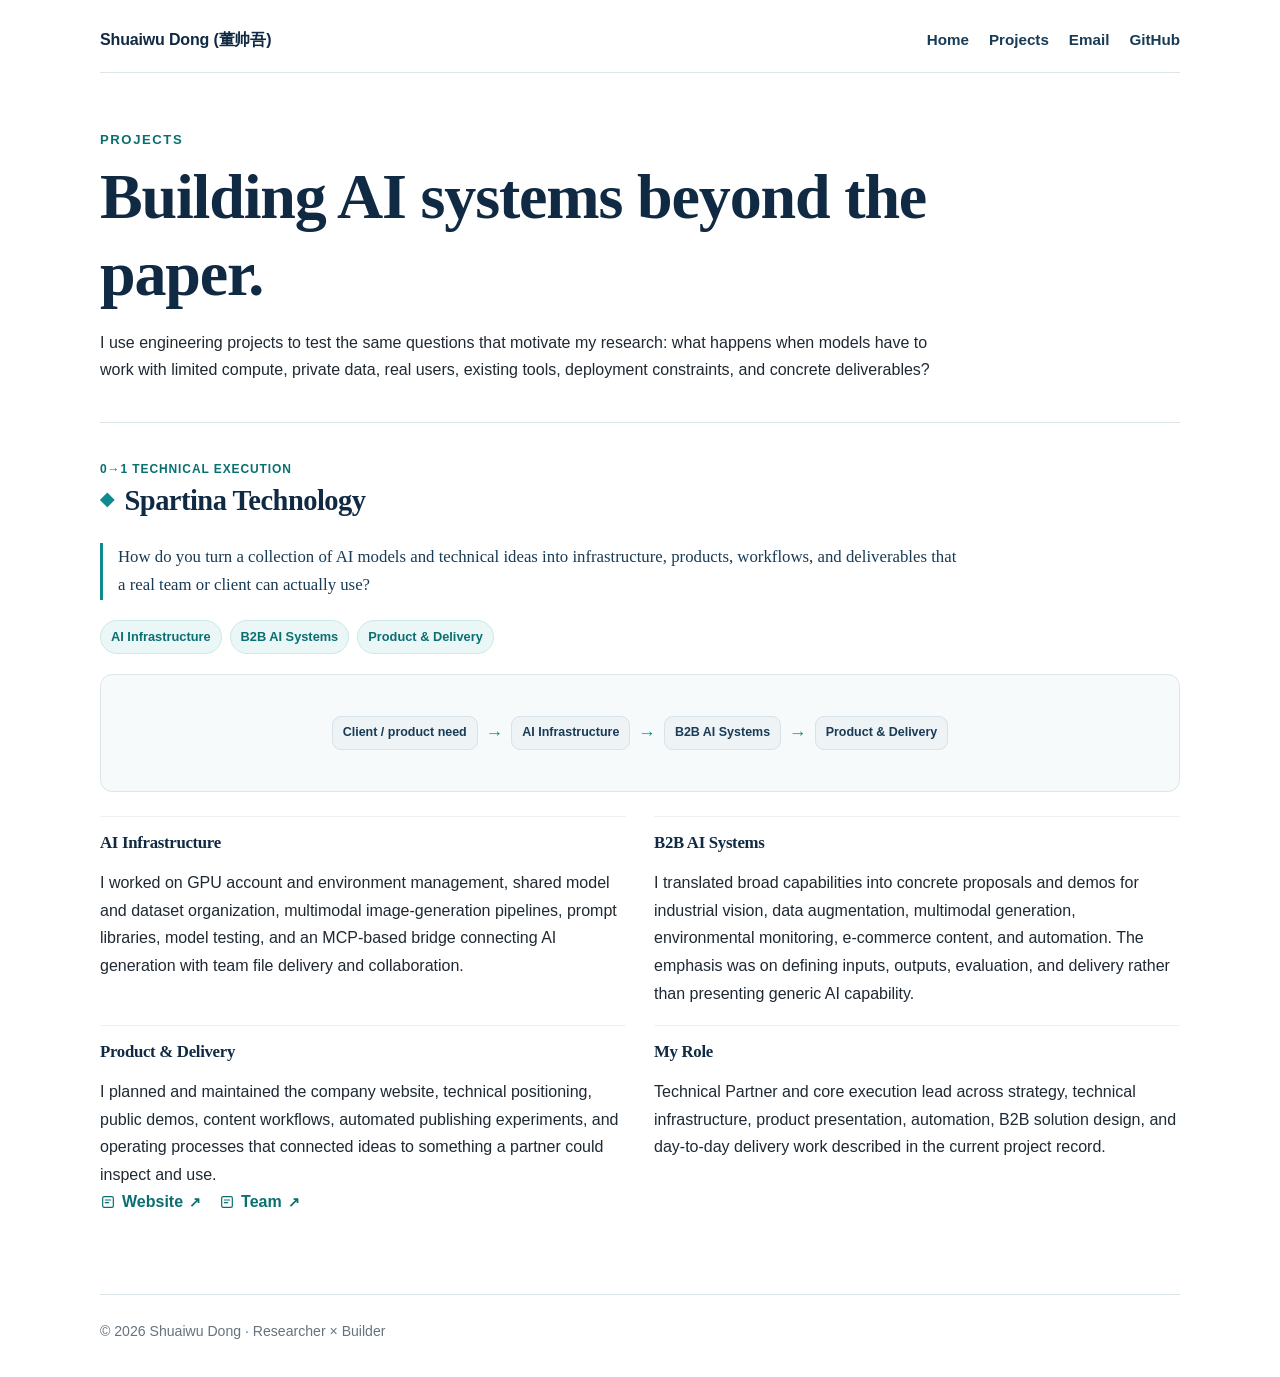
==== commit e857b317: "add Chinese name" ====
--- a/projects.html
+++ b/projects.html
@@ -13,7 +13,7 @@
 </head>
 <body>
   <header class="site-header">
-    <p class="site-name"><a href="index.html">Shuaiwu Dong</a></p>
+    <p class="site-name"><a href="index.html">Shuaiwu Dong (董帅吾)</a></p>
     <nav class="site-nav" aria-label="Primary navigation">
       <a href="index.html">Home</a>
       <a href="projects.html" aria-current="page">Projects</a>
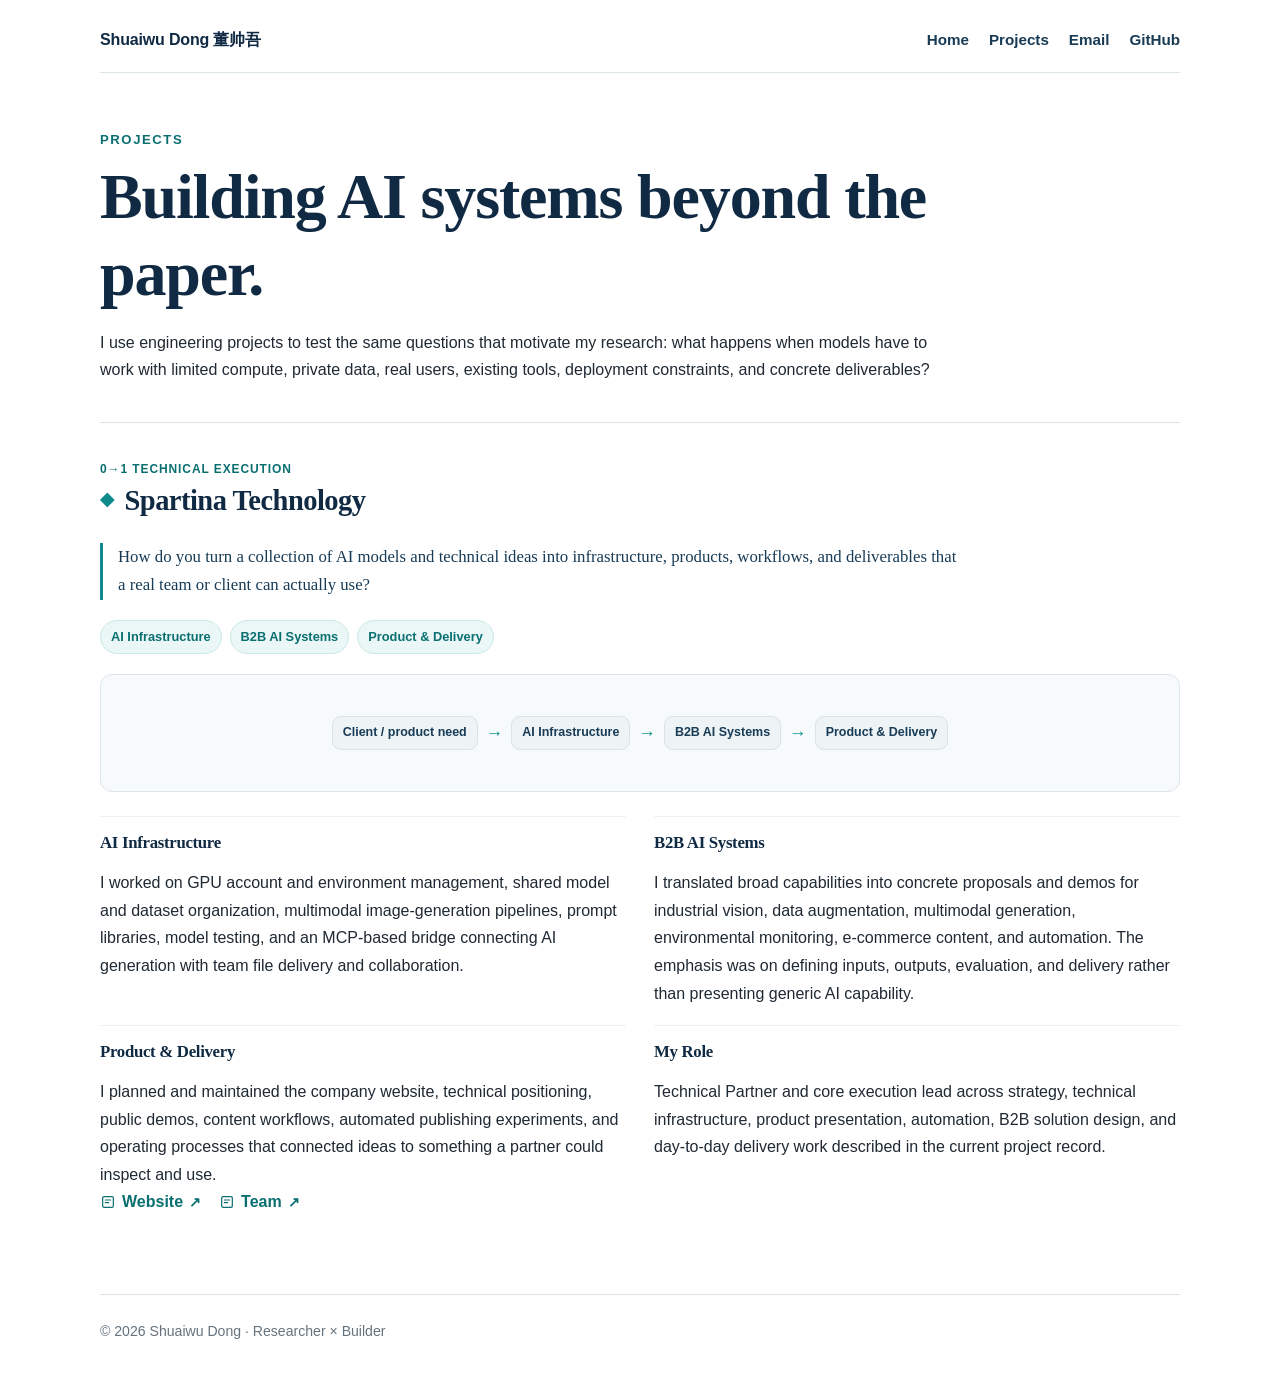
==== commit 606f23ee: "remove parentheses from Chinese name" ====
--- a/projects.html
+++ b/projects.html
@@ -13,7 +13,7 @@
 </head>
 <body>
   <header class="site-header">
-    <p class="site-name"><a href="index.html">Shuaiwu Dong (董帅吾)</a></p>
+    <p class="site-name"><a href="index.html">Shuaiwu Dong 董帅吾</a></p>
     <nav class="site-nav" aria-label="Primary navigation">
       <a href="index.html">Home</a>
       <a href="projects.html" aria-current="page">Projects</a>
